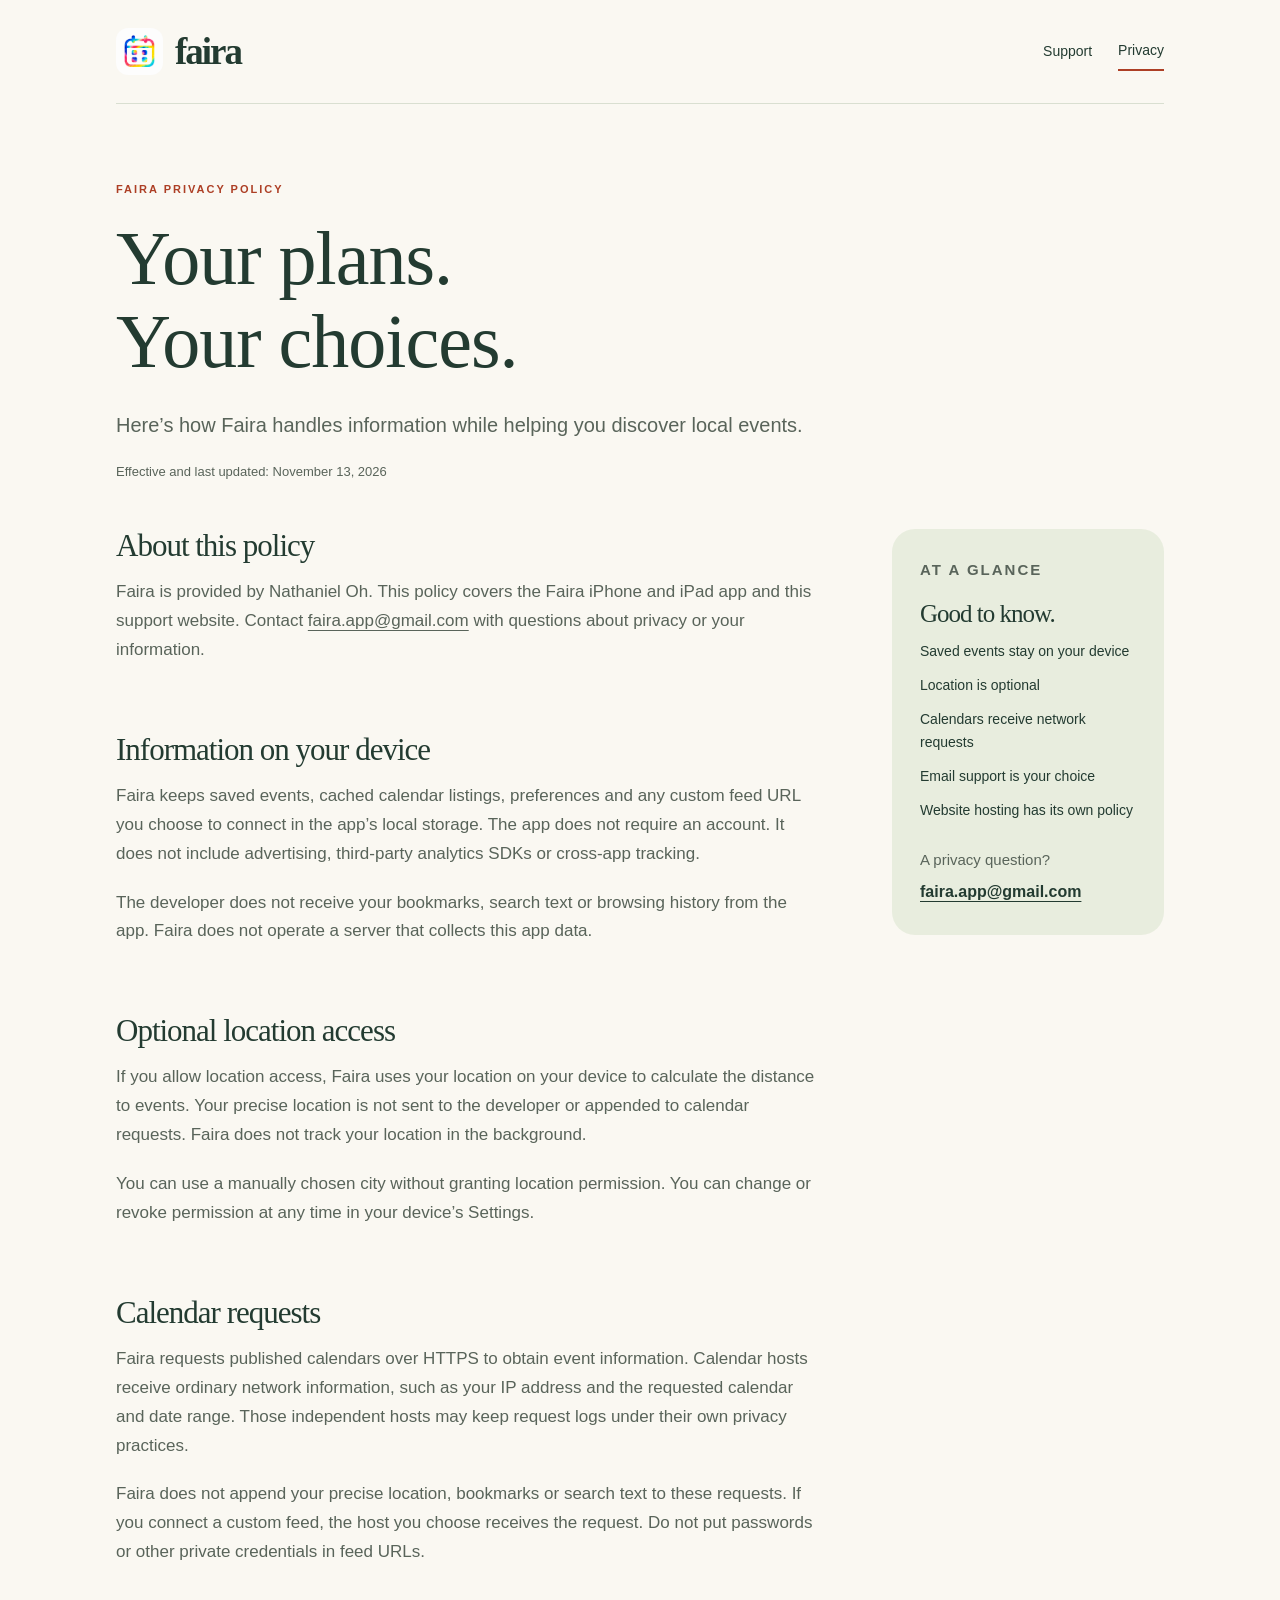
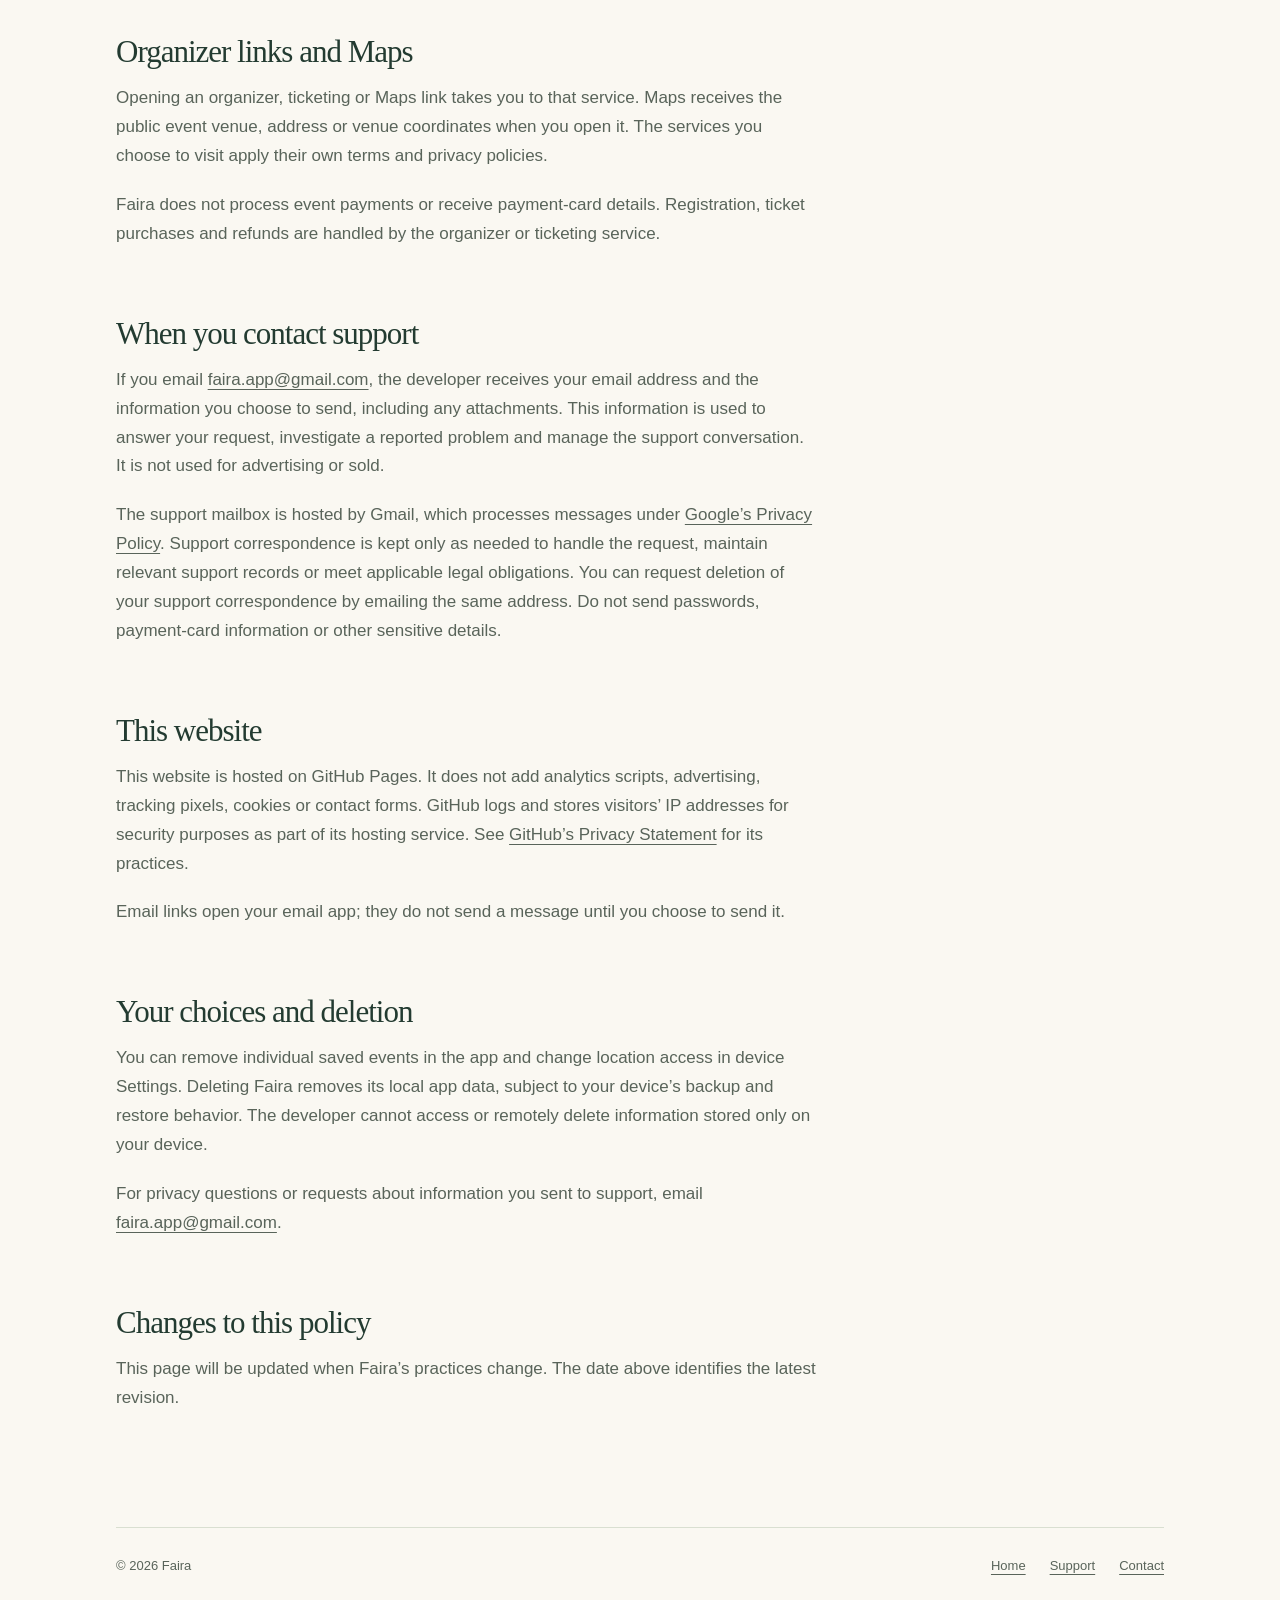
==== privacy.html @ dfd1be6d "Publish Faira support and privacy website" ====
<!doctype html>
<html lang="en"><head><meta charset="utf-8"><meta name="viewport" content="width=device-width,initial-scale=1"><meta name="description" content="Faira’s privacy policy: on-device saved events and optional location, public calendar requests, external links, support email and this website."><meta name="theme-color" content="#faf8f2"><title>Privacy Policy — Faira</title><link rel="icon" href="icon.png"><link rel="stylesheet" href="styles.css"></head>
<body><a class="skip" href="#main">Skip to content</a><div class="wrap"><header class="header"><a class="brand" href="index.html" aria-label="Faira home"><img src="icon.png" alt="" width="47" height="47">faira</a><nav class="nav" aria-label="Main navigation"><a href="support.html">Support</a><a href="privacy.html" aria-current="page">Privacy</a></nav></header>
<main id="main"><p class="eyebrow">Faira privacy policy</p><h1>Your plans.<br>Your choices.</h1><p class="lead">Here’s how Faira handles information while helping you discover local events.</p><p class="date">Effective and last updated: November 13, 2026</p><div class="layout"><article class="article">
<section id="overview"><h2>About this policy</h2><p>Faira is provided by Nathaniel Oh. This policy covers the Faira iPhone and iPad app and this support website. Contact <a href="mailto:faira.app@gmail.com">faira.app@gmail.com</a> with questions about privacy or your information.</p></section>
<section id="device"><h2>Information on your device</h2><p>Faira keeps saved events, cached calendar listings, preferences and any custom feed URL you choose to connect in the app’s local storage. The app does not require an account. It does not include advertising, third-party analytics SDKs or cross-app tracking.</p><p>The developer does not receive your bookmarks, search text or browsing history from the app. Faira does not operate a server that collects this app data.</p></section>
<section id="location"><h2>Optional location access</h2><p>If you allow location access, Faira uses your location on your device to calculate the distance to events. Your precise location is not sent to the developer or appended to calendar requests. Faira does not track your location in the background.</p><p>You can use a manually chosen city without granting location permission. You can change or revoke permission at any time in your device’s Settings.</p></section>
<section id="calendars"><h2>Calendar requests</h2><p>Faira requests published calendars over HTTPS to obtain event information. Calendar hosts receive ordinary network information, such as your IP address and the requested calendar and date range. Those independent hosts may keep request logs under their own privacy practices.</p><p>Faira does not append your precise location, bookmarks or search text to these requests. If you connect a custom feed, the host you choose receives the request. Do not put passwords or other private credentials in feed URLs.</p></section>
<section id="external"><h2>Organizer links and Maps</h2><p>Opening an organizer, ticketing or Maps link takes you to that service. Maps receives the public event venue, address or venue coordinates when you open it. The services you choose to visit apply their own terms and privacy policies.</p><p>Faira does not process event payments or receive payment-card details. Registration, ticket purchases and refunds are handled by the organizer or ticketing service.</p></section>
<section id="support"><h2>When you contact support</h2><p>If you email <a href="mailto:faira.app@gmail.com">faira.app@gmail.com</a>, the developer receives your email address and the information you choose to send, including any attachments. This information is used to answer your request, investigate a reported problem and manage the support conversation. It is not used for advertising or sold.</p><p>The support mailbox is hosted by Gmail, which processes messages under <a href="https://policies.google.com/privacy">Google’s Privacy Policy</a>. Support correspondence is kept only as needed to handle the request, maintain relevant support records or meet applicable legal obligations. You can request deletion of your support correspondence by emailing the same address. Do not send passwords, payment-card information or other sensitive details.</p></section>
<section id="website"><h2>This website</h2><p>This website is hosted on GitHub Pages. It does not add analytics scripts, advertising, tracking pixels, cookies or contact forms. GitHub logs and stores visitors’ IP addresses for security purposes as part of its hosting service. See <a href="https://docs.github.com/en/site-policy/privacy-policies/github-general-privacy-statement">GitHub’s Privacy Statement</a> for its practices.</p><p>Email links open your email app; they do not send a message until you choose to send it.</p></section>
<section id="choices"><h2>Your choices and deletion</h2><p>You can remove individual saved events in the app and change location access in device Settings. Deleting Faira removes its local app data, subject to your device’s backup and restore behavior. The developer cannot access or remotely delete information stored only on your device.</p><p>For privacy questions or requests about information you sent to support, email <a href="mailto:faira.app@gmail.com">faira.app@gmail.com</a>.</p></section>
<section id="changes"><h2>Changes to this policy</h2><p>This page will be updated when Faira’s practices change. The date above identifies the latest revision.</p></section>
</article><aside class="aside"><p class="eyebrow">At a glance</p><h3>Good to know.</h3><ul class="plain-list"><li><a href="#device">Saved events stay on your device</a></li><li><a href="#location">Location is optional</a></li><li><a href="#calendars">Calendars receive network requests</a></li><li><a href="#support">Email support is your choice</a></li><li><a href="#website">Website hosting has its own policy</a></li></ul><p style="margin-top:24px;margin-bottom:6px">A privacy question?</p><a class="email" href="mailto:faira.app@gmail.com">faira.app@gmail.com</a></aside></div></main>
<footer class="footer"><span>© 2026 Faira</span><div><a href="index.html">Home</a><a href="support.html">Support</a><a href="mailto:faira.app@gmail.com">Contact</a></div></footer></div></body></html>
---- styles.css ----
:root{--paper:#faf8f2;--ink:#233b31;--muted:#59645a;--line:#d9dfd1;--sage:#e8edde;--orange:#ad3f25}*{box-sizing:border-box}html{scroll-behavior:smooth}body{margin:0;background:var(--paper);color:var(--ink);font:17px/1.7 -apple-system,BlinkMacSystemFont,"Segoe UI",sans-serif}a{color:inherit;text-underline-offset:4px}a:hover{color:var(--orange)}a:focus-visible,summary:focus-visible{outline:3px solid var(--orange);outline-offset:5px}.skip{position:absolute;left:18px;top:-100px;padding:10px;background:white;z-index:9}.skip:focus{top:12px}.wrap{max-width:1120px;margin:auto;padding:0 36px}.header{display:flex;align-items:center;justify-content:space-between;gap:24px;padding:28px 0;border-bottom:1px solid var(--line)}.brand{display:inline-flex;align-items:center;gap:12px;text-decoration:none;font:700 37px/1 Georgia,serif;letter-spacing:-2px}.brand img{width:47px;height:47px;border-radius:12px}.nav{display:flex;gap:26px;align-items:center;font-size:14px}.nav a{text-decoration:none;padding:7px 0}.nav a[aria-current=page]{border-bottom:2px solid var(--orange)}main{padding:76px 0 84px}.eyebrow{text-transform:uppercase;letter-spacing:2px;font-size:11px;font-weight:650;color:var(--orange);margin:0 0 18px}h1,h2,h3{font-family:Georgia,"Times New Roman",serif;font-weight:400;line-height:1.1;letter-spacing:-1px}h1{font-size:clamp(46px,6vw,76px);max-width:850px;margin:0 0 25px}h2{font-size:31px;margin:38px 0 15px}h3{font-size:25px;margin:0 0 12px}p{margin:0 0 20px}.lead{font-size:20px;line-height:1.6;color:var(--muted);max-width:720px}.date{font-size:13px;color:var(--muted);margin-top:0}.layout{display:grid;grid-template-columns:minmax(0,700px) minmax(230px,1fr);gap:76px;align-items:start;margin-top:46px}.article>section{padding-bottom:10px}.article>section:first-child h2{margin-top:0}.article p,.article li{color:var(--muted)}.article ul{padding-left:21px}.article li{margin:9px 0}.aside{background:var(--sage);border-radius:23px;padding:28px;position:sticky;top:30px}.aside p{font-size:15px;color:var(--muted)}.email{font-size:16px;overflow-wrap:anywhere;font-weight:600}.button{display:inline-flex;align-items:center;justify-content:center;min-height:48px;padding:12px 23px;background:var(--ink);color:var(--paper);border-radius:28px;text-decoration:none;font-size:14px;font-weight:600}.button:hover{background:#345545;color:white}.button.secondary{background:transparent;border:1px solid var(--line);color:var(--ink)}.actions{display:flex;flex-wrap:wrap;gap:12px;margin-top:30px}.hero{display:grid;grid-template-columns:1.6fr 1fr;gap:70px;align-items:center;min-height:420px}.icon-panel{background:var(--sage);border-radius:110px 110px 35px 35px;padding:58px 35px;display:grid;place-items:center}.icon-panel img{display:block;width:min(100%,240px);border-radius:47px;box-shadow:0 18px 55px #233b3110}.note{font-size:13px;color:var(--muted);margin-top:24px}.links-row{display:grid;grid-template-columns:1fr 1fr;gap:45px;margin-top:80px;padding-top:38px;border-top:1px solid var(--line)}.links-row p{color:var(--muted);font-size:16px}.footer{border-top:1px solid var(--line);padding:27px 0 35px;font-size:13px;color:var(--muted);display:flex;justify-content:space-between;gap:20px;flex-wrap:wrap}.footer div{display:flex;gap:24px}.plain-list{list-style:none;padding:0;margin:0}.plain-list li{margin:10px 0;font-size:14px}.plain-list a{text-decoration:none}.small{font-size:13px}details{border-bottom:1px solid var(--line);padding:22px 0}details:first-of-type{padding-top:0}summary{cursor:pointer;font-weight:600;line-height:1.5}details p{margin:16px 0 0}section[id]{scroll-margin-top:30px}@media(max-width:760px){.wrap{padding:0 22px}.header{padding:22px 0;gap:15px}.brand{font-size:32px}.brand img{width:40px;height:40px}.nav{gap:18px;font-size:13px}main{padding:48px 0 60px}h1{font-size:48px;letter-spacing:-1.7px}.lead{font-size:18px}.layout{grid-template-columns:1fr;gap:34px;margin-top:32px}.aside{position:static;order:-1;padding:24px}.hero{grid-template-columns:1fr;gap:38px;min-height:0}.icon-panel{border-radius:75px 75px 25px 25px;padding:38px;max-width:280px;justify-self:center}.icon-panel img{width:155px;border-radius:32px}.links-row{grid-template-columns:1fr;gap:30px;margin-top:48px}.footer{font-size:12px}.footer div{gap:18px}h2{font-size:28px}}@media(prefers-reduced-motion:reduce){html{scroll-behavior:auto}}
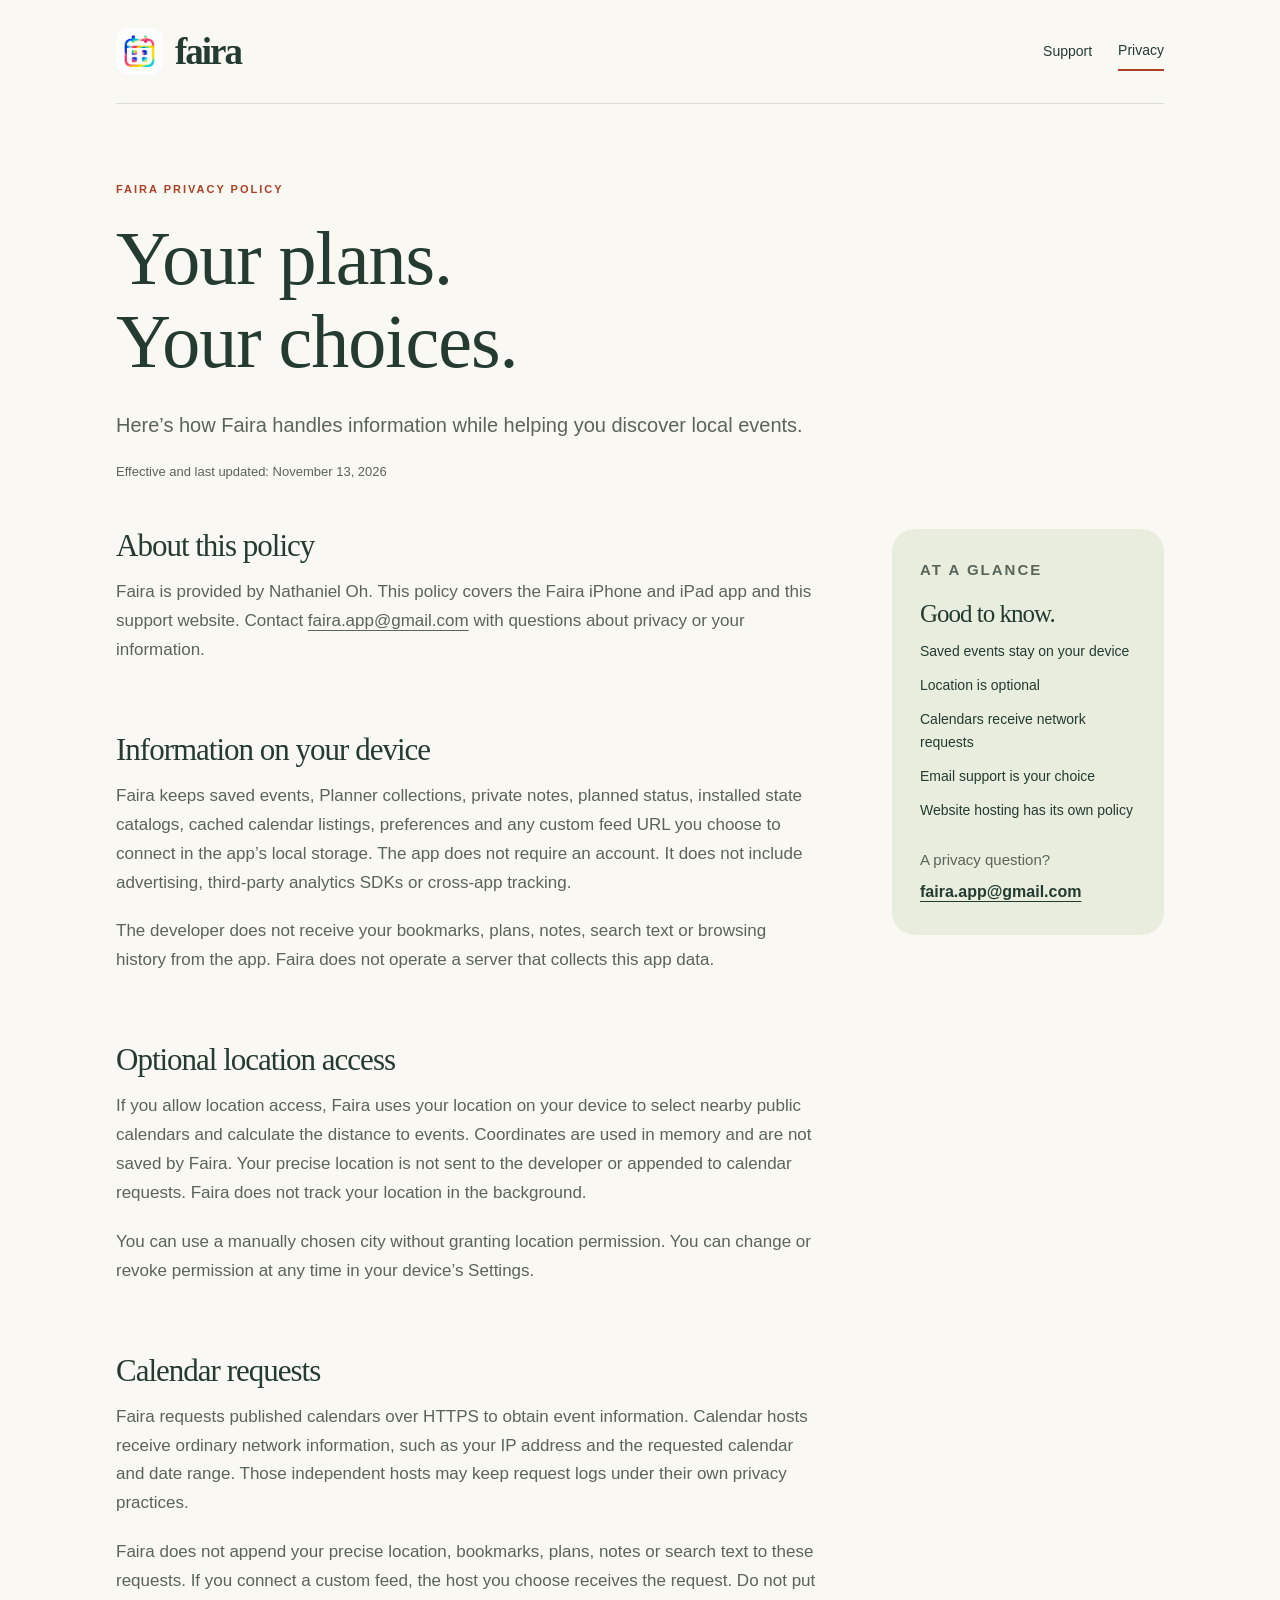
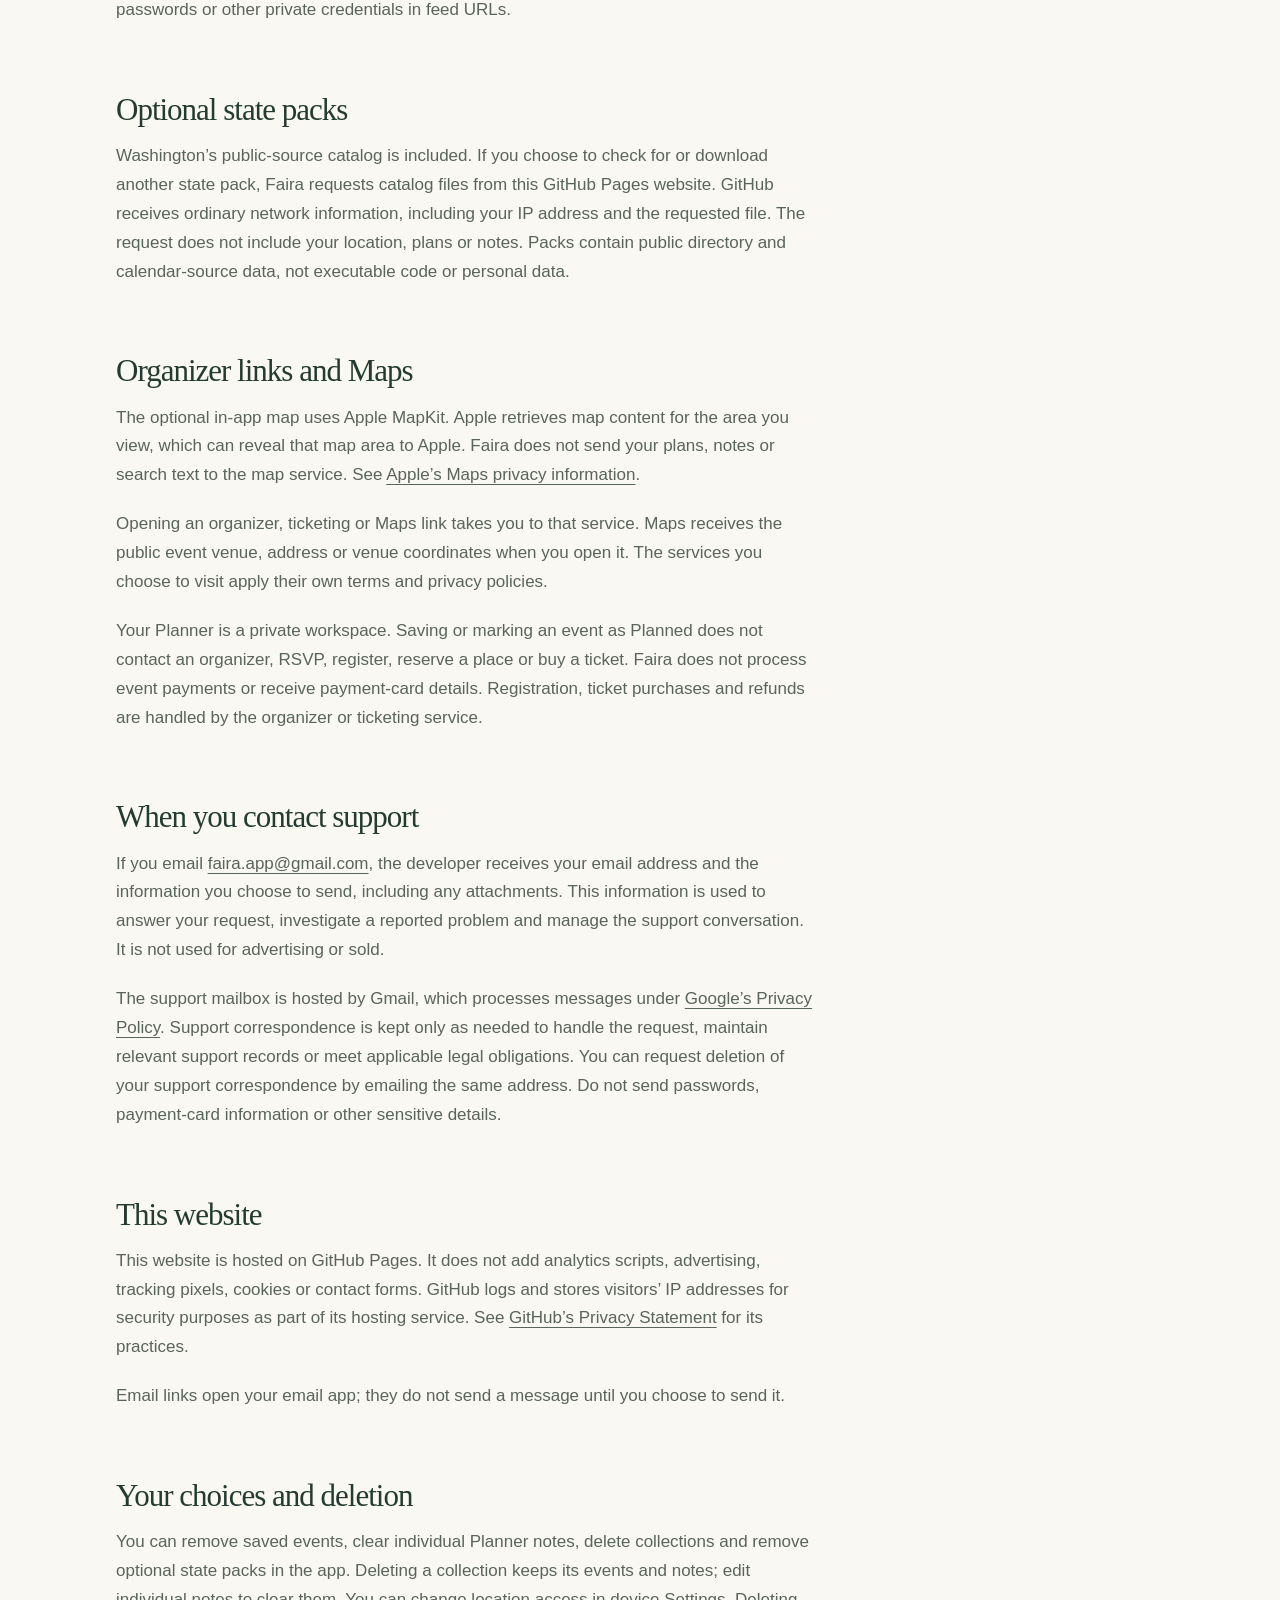
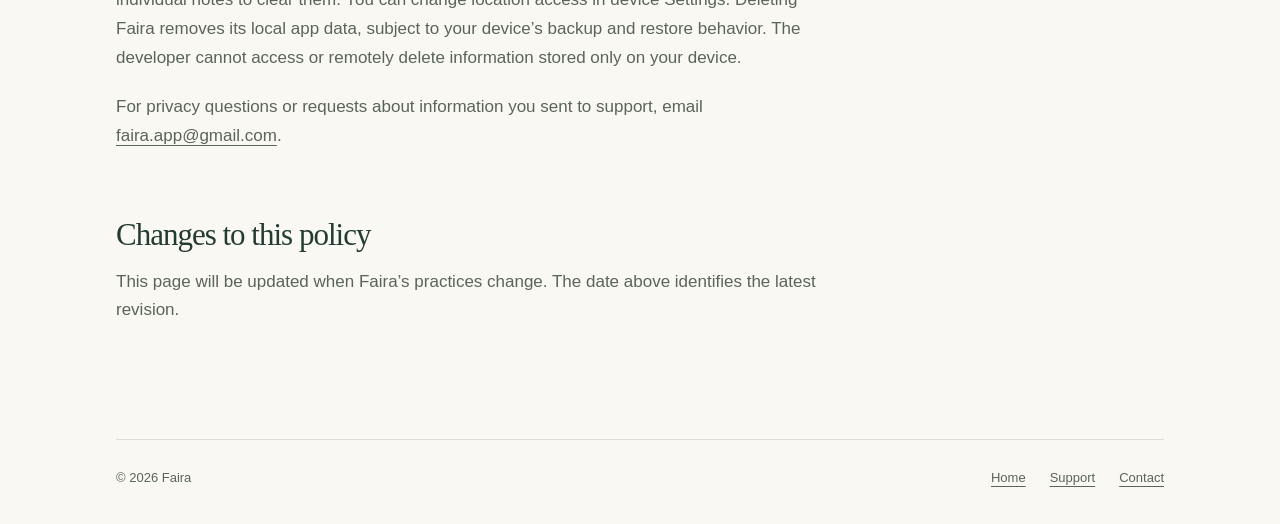
==== commit 87aedf80: "Document private Planner, nearby maps and state packs" ====
--- a/privacy.html
+++ b/privacy.html
@@ -3,13 +3,14 @@
 <body><a class="skip" href="#main">Skip to content</a><div class="wrap"><header class="header"><a class="brand" href="index.html" aria-label="Faira home"><img src="icon.png" alt="" width="47" height="47">faira</a><nav class="nav" aria-label="Main navigation"><a href="support.html">Support</a><a href="privacy.html" aria-current="page">Privacy</a></nav></header>
 <main id="main"><p class="eyebrow">Faira privacy policy</p><h1>Your plans.<br>Your choices.</h1><p class="lead">Here’s how Faira handles information while helping you discover local events.</p><p class="date">Effective and last updated: November 13, 2026</p><div class="layout"><article class="article">
 <section id="overview"><h2>About this policy</h2><p>Faira is provided by Nathaniel Oh. This policy covers the Faira iPhone and iPad app and this support website. Contact <a href="mailto:faira.app@gmail.com">faira.app@gmail.com</a> with questions about privacy or your information.</p></section>
-<section id="device"><h2>Information on your device</h2><p>Faira keeps saved events, cached calendar listings, preferences and any custom feed URL you choose to connect in the app’s local storage. The app does not require an account. It does not include advertising, third-party analytics SDKs or cross-app tracking.</p><p>The developer does not receive your bookmarks, search text or browsing history from the app. Faira does not operate a server that collects this app data.</p></section>
-<section id="location"><h2>Optional location access</h2><p>If you allow location access, Faira uses your location on your device to calculate the distance to events. Your precise location is not sent to the developer or appended to calendar requests. Faira does not track your location in the background.</p><p>You can use a manually chosen city without granting location permission. You can change or revoke permission at any time in your device’s Settings.</p></section>
-<section id="calendars"><h2>Calendar requests</h2><p>Faira requests published calendars over HTTPS to obtain event information. Calendar hosts receive ordinary network information, such as your IP address and the requested calendar and date range. Those independent hosts may keep request logs under their own privacy practices.</p><p>Faira does not append your precise location, bookmarks or search text to these requests. If you connect a custom feed, the host you choose receives the request. Do not put passwords or other private credentials in feed URLs.</p></section>
-<section id="external"><h2>Organizer links and Maps</h2><p>Opening an organizer, ticketing or Maps link takes you to that service. Maps receives the public event venue, address or venue coordinates when you open it. The services you choose to visit apply their own terms and privacy policies.</p><p>Faira does not process event payments or receive payment-card details. Registration, ticket purchases and refunds are handled by the organizer or ticketing service.</p></section>
+<section id="device"><h2>Information on your device</h2><p>Faira keeps saved events, Planner collections, private notes, planned status, installed state catalogs, cached calendar listings, preferences and any custom feed URL you choose to connect in the app’s local storage. The app does not require an account. It does not include advertising, third-party analytics SDKs or cross-app tracking.</p><p>The developer does not receive your bookmarks, plans, notes, search text or browsing history from the app. Faira does not operate a server that collects this app data.</p></section>
+<section id="location"><h2>Optional location access</h2><p>If you allow location access, Faira uses your location on your device to select nearby public calendars and calculate the distance to events. Coordinates are used in memory and are not saved by Faira. Your precise location is not sent to the developer or appended to calendar requests. Faira does not track your location in the background.</p><p>You can use a manually chosen city without granting location permission. You can change or revoke permission at any time in your device’s Settings.</p></section>
+<section id="calendars"><h2>Calendar requests</h2><p>Faira requests published calendars over HTTPS to obtain event information. Calendar hosts receive ordinary network information, such as your IP address and the requested calendar and date range. Those independent hosts may keep request logs under their own privacy practices.</p><p>Faira does not append your precise location, bookmarks, plans, notes or search text to these requests. If you connect a custom feed, the host you choose receives the request. Do not put passwords or other private credentials in feed URLs.</p></section>
+<section id="packs"><h2>Optional state packs</h2><p>Washington’s public-source catalog is included. If you choose to check for or download another state pack, Faira requests catalog files from this GitHub Pages website. GitHub receives ordinary network information, including your IP address and the requested file. The request does not include your location, plans or notes. Packs contain public directory and calendar-source data, not executable code or personal data.</p></section>
+<section id="external"><h2>Organizer links and Maps</h2><p>The optional in-app map uses Apple MapKit. Apple retrieves map content for the area you view, which can reveal that map area to Apple. Faira does not send your plans, notes or search text to the map service. See <a href="https://www.apple.com/legal/privacy/data/en/apple-maps/">Apple’s Maps privacy information</a>.</p><p>Opening an organizer, ticketing or Maps link takes you to that service. Maps receives the public event venue, address or venue coordinates when you open it. The services you choose to visit apply their own terms and privacy policies.</p><p>Your Planner is a private workspace. Saving or marking an event as Planned does not contact an organizer, RSVP, register, reserve a place or buy a ticket. Faira does not process event payments or receive payment-card details. Registration, ticket purchases and refunds are handled by the organizer or ticketing service.</p></section>
 <section id="support"><h2>When you contact support</h2><p>If you email <a href="mailto:faira.app@gmail.com">faira.app@gmail.com</a>, the developer receives your email address and the information you choose to send, including any attachments. This information is used to answer your request, investigate a reported problem and manage the support conversation. It is not used for advertising or sold.</p><p>The support mailbox is hosted by Gmail, which processes messages under <a href="https://policies.google.com/privacy">Google’s Privacy Policy</a>. Support correspondence is kept only as needed to handle the request, maintain relevant support records or meet applicable legal obligations. You can request deletion of your support correspondence by emailing the same address. Do not send passwords, payment-card information or other sensitive details.</p></section>
 <section id="website"><h2>This website</h2><p>This website is hosted on GitHub Pages. It does not add analytics scripts, advertising, tracking pixels, cookies or contact forms. GitHub logs and stores visitors’ IP addresses for security purposes as part of its hosting service. See <a href="https://docs.github.com/en/site-policy/privacy-policies/github-general-privacy-statement">GitHub’s Privacy Statement</a> for its practices.</p><p>Email links open your email app; they do not send a message until you choose to send it.</p></section>
-<section id="choices"><h2>Your choices and deletion</h2><p>You can remove individual saved events in the app and change location access in device Settings. Deleting Faira removes its local app data, subject to your device’s backup and restore behavior. The developer cannot access or remotely delete information stored only on your device.</p><p>For privacy questions or requests about information you sent to support, email <a href="mailto:faira.app@gmail.com">faira.app@gmail.com</a>.</p></section>
+<section id="choices"><h2>Your choices and deletion</h2><p>You can remove saved events, clear individual Planner notes, delete collections and remove optional state packs in the app. Deleting a collection keeps its events and notes; edit individual notes to clear them. You can change location access in device Settings. Deleting Faira removes its local app data, subject to your device’s backup and restore behavior. The developer cannot access or remotely delete information stored only on your device.</p><p>For privacy questions or requests about information you sent to support, email <a href="mailto:faira.app@gmail.com">faira.app@gmail.com</a>.</p></section>
 <section id="changes"><h2>Changes to this policy</h2><p>This page will be updated when Faira’s practices change. The date above identifies the latest revision.</p></section>
 </article><aside class="aside"><p class="eyebrow">At a glance</p><h3>Good to know.</h3><ul class="plain-list"><li><a href="#device">Saved events stay on your device</a></li><li><a href="#location">Location is optional</a></li><li><a href="#calendars">Calendars receive network requests</a></li><li><a href="#support">Email support is your choice</a></li><li><a href="#website">Website hosting has its own policy</a></li></ul><p style="margin-top:24px;margin-bottom:6px">A privacy question?</p><a class="email" href="mailto:faira.app@gmail.com">faira.app@gmail.com</a></aside></div></main>
 <footer class="footer"><span>© 2026 Faira</span><div><a href="index.html">Home</a><a href="support.html">Support</a><a href="mailto:faira.app@gmail.com">Contact</a></div></footer></div></body></html>
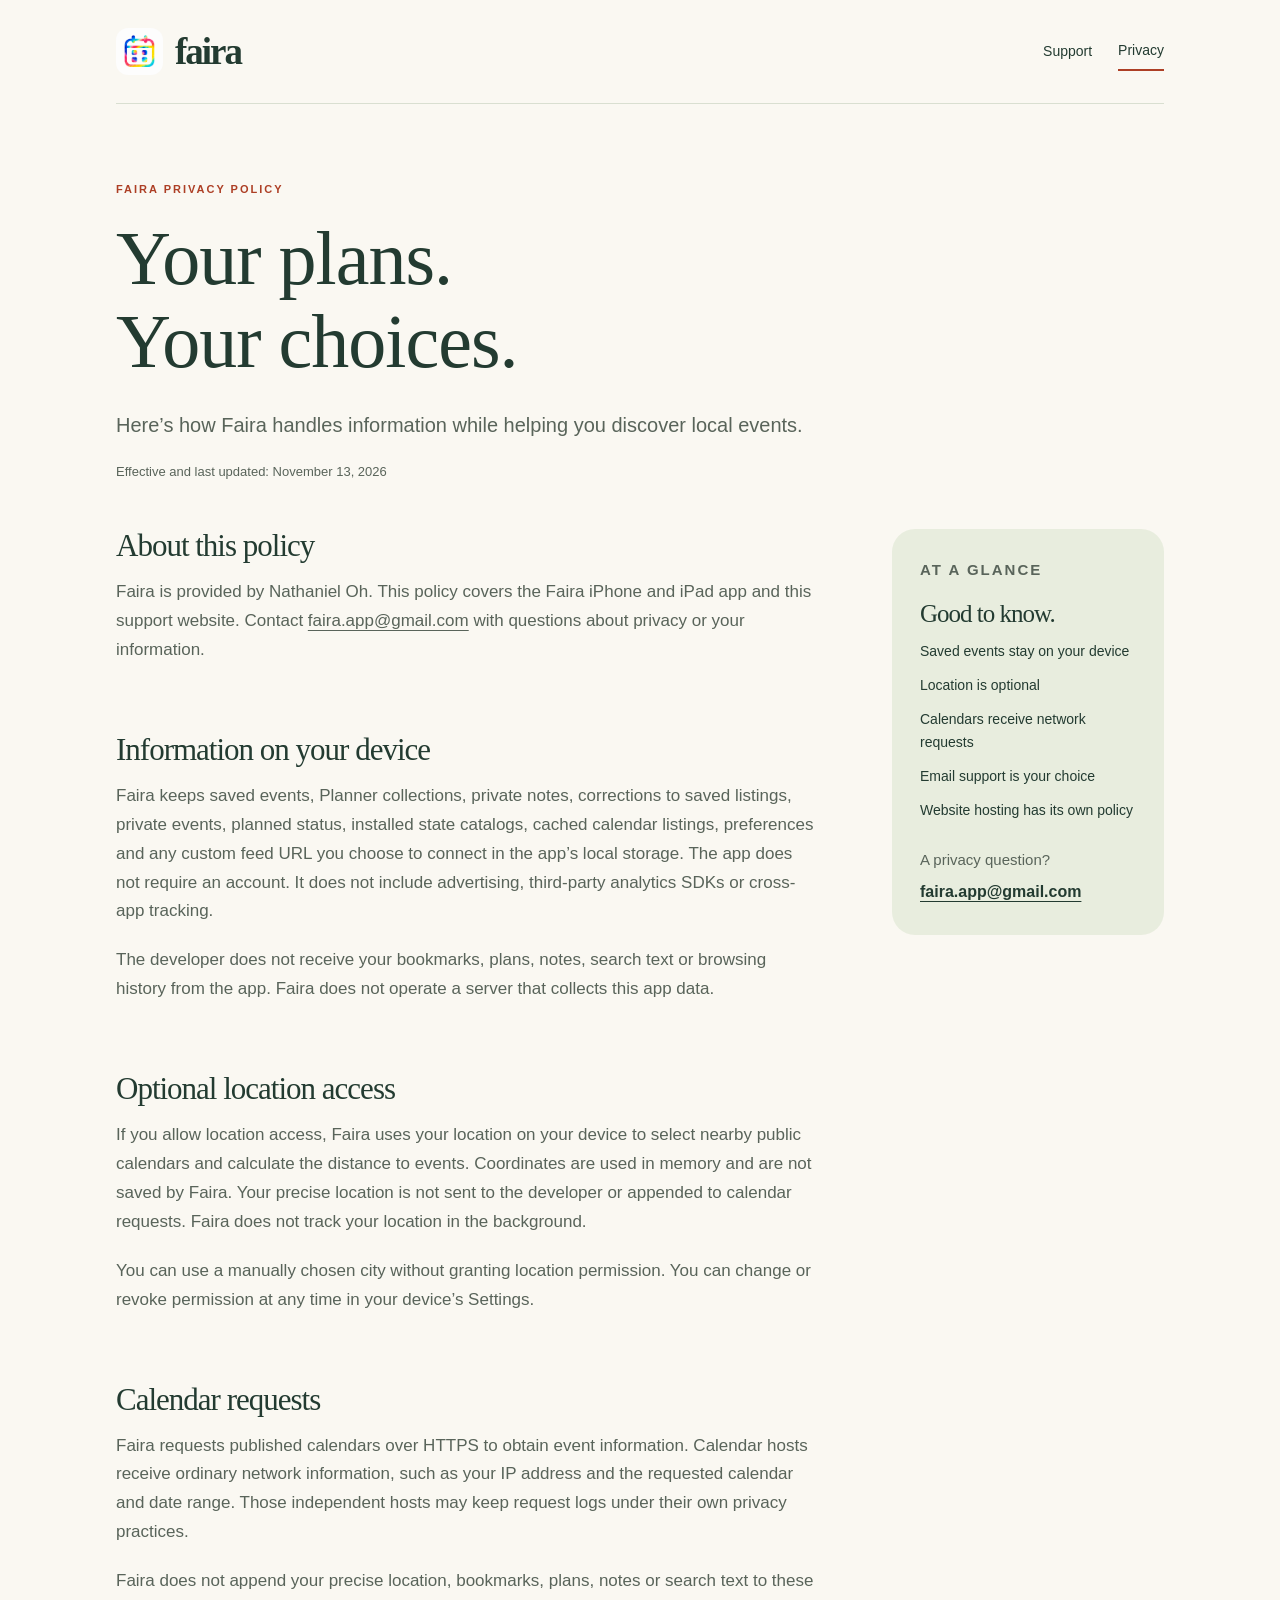
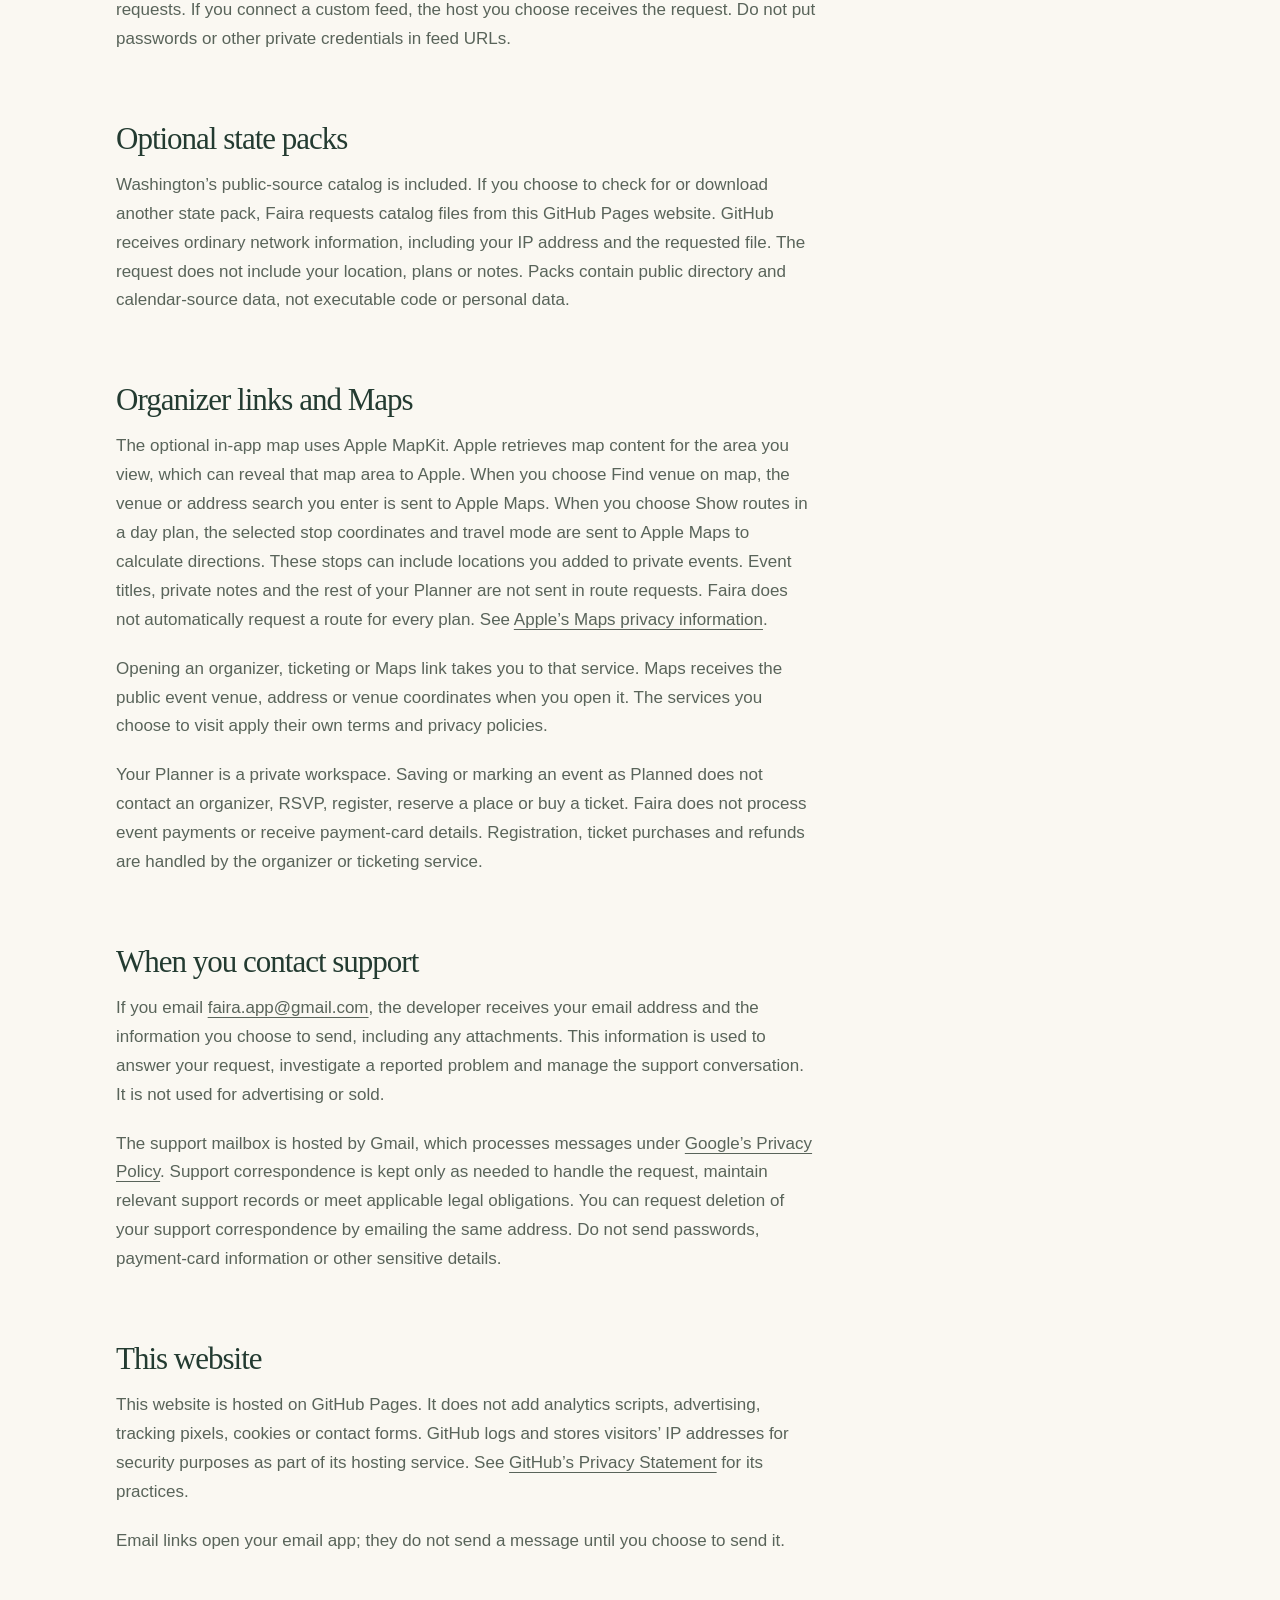
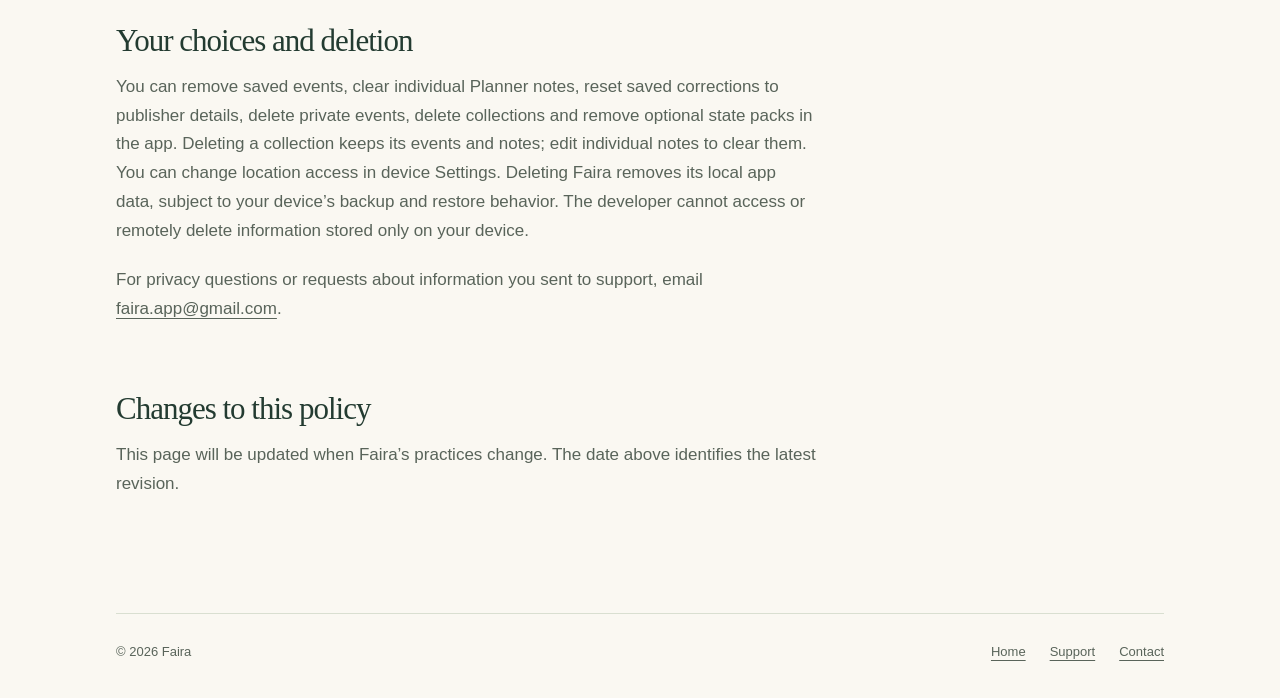
==== commit 8a757df3: "Document private events, saved corrections and optional Maps routes" ====
--- a/privacy.html
+++ b/privacy.html
@@ -3,14 +3,14 @@
 <body><a class="skip" href="#main">Skip to content</a><div class="wrap"><header class="header"><a class="brand" href="index.html" aria-label="Faira home"><img src="icon.png" alt="" width="47" height="47">faira</a><nav class="nav" aria-label="Main navigation"><a href="support.html">Support</a><a href="privacy.html" aria-current="page">Privacy</a></nav></header>
 <main id="main"><p class="eyebrow">Faira privacy policy</p><h1>Your plans.<br>Your choices.</h1><p class="lead">Here’s how Faira handles information while helping you discover local events.</p><p class="date">Effective and last updated: November 13, 2026</p><div class="layout"><article class="article">
 <section id="overview"><h2>About this policy</h2><p>Faira is provided by Nathaniel Oh. This policy covers the Faira iPhone and iPad app and this support website. Contact <a href="mailto:faira.app@gmail.com">faira.app@gmail.com</a> with questions about privacy or your information.</p></section>
-<section id="device"><h2>Information on your device</h2><p>Faira keeps saved events, Planner collections, private notes, planned status, installed state catalogs, cached calendar listings, preferences and any custom feed URL you choose to connect in the app’s local storage. The app does not require an account. It does not include advertising, third-party analytics SDKs or cross-app tracking.</p><p>The developer does not receive your bookmarks, plans, notes, search text or browsing history from the app. Faira does not operate a server that collects this app data.</p></section>
+<section id="device"><h2>Information on your device</h2><p>Faira keeps saved events, Planner collections, private notes, corrections to saved listings, private events, planned status, installed state catalogs, cached calendar listings, preferences and any custom feed URL you choose to connect in the app’s local storage. The app does not require an account. It does not include advertising, third-party analytics SDKs or cross-app tracking.</p><p>The developer does not receive your bookmarks, plans, notes, search text or browsing history from the app. Faira does not operate a server that collects this app data.</p></section>
 <section id="location"><h2>Optional location access</h2><p>If you allow location access, Faira uses your location on your device to select nearby public calendars and calculate the distance to events. Coordinates are used in memory and are not saved by Faira. Your precise location is not sent to the developer or appended to calendar requests. Faira does not track your location in the background.</p><p>You can use a manually chosen city without granting location permission. You can change or revoke permission at any time in your device’s Settings.</p></section>
 <section id="calendars"><h2>Calendar requests</h2><p>Faira requests published calendars over HTTPS to obtain event information. Calendar hosts receive ordinary network information, such as your IP address and the requested calendar and date range. Those independent hosts may keep request logs under their own privacy practices.</p><p>Faira does not append your precise location, bookmarks, plans, notes or search text to these requests. If you connect a custom feed, the host you choose receives the request. Do not put passwords or other private credentials in feed URLs.</p></section>
 <section id="packs"><h2>Optional state packs</h2><p>Washington’s public-source catalog is included. If you choose to check for or download another state pack, Faira requests catalog files from this GitHub Pages website. GitHub receives ordinary network information, including your IP address and the requested file. The request does not include your location, plans or notes. Packs contain public directory and calendar-source data, not executable code or personal data.</p></section>
-<section id="external"><h2>Organizer links and Maps</h2><p>The optional in-app map uses Apple MapKit. Apple retrieves map content for the area you view, which can reveal that map area to Apple. Faira does not send your plans, notes or search text to the map service. See <a href="https://www.apple.com/legal/privacy/data/en/apple-maps/">Apple’s Maps privacy information</a>.</p><p>Opening an organizer, ticketing or Maps link takes you to that service. Maps receives the public event venue, address or venue coordinates when you open it. The services you choose to visit apply their own terms and privacy policies.</p><p>Your Planner is a private workspace. Saving or marking an event as Planned does not contact an organizer, RSVP, register, reserve a place or buy a ticket. Faira does not process event payments or receive payment-card details. Registration, ticket purchases and refunds are handled by the organizer or ticketing service.</p></section>
+<section id="external"><h2>Organizer links and Maps</h2><p>The optional in-app map uses Apple MapKit. Apple retrieves map content for the area you view, which can reveal that map area to Apple. When you choose Find venue on map, the venue or address search you enter is sent to Apple Maps. When you choose Show routes in a day plan, the selected stop coordinates and travel mode are sent to Apple Maps to calculate directions. These stops can include locations you added to private events. Event titles, private notes and the rest of your Planner are not sent in route requests. Faira does not automatically request a route for every plan. See <a href="https://www.apple.com/legal/privacy/data/en/apple-maps/">Apple’s Maps privacy information</a>.</p><p>Opening an organizer, ticketing or Maps link takes you to that service. Maps receives the public event venue, address or venue coordinates when you open it. The services you choose to visit apply their own terms and privacy policies.</p><p>Your Planner is a private workspace. Saving or marking an event as Planned does not contact an organizer, RSVP, register, reserve a place or buy a ticket. Faira does not process event payments or receive payment-card details. Registration, ticket purchases and refunds are handled by the organizer or ticketing service.</p></section>
 <section id="support"><h2>When you contact support</h2><p>If you email <a href="mailto:faira.app@gmail.com">faira.app@gmail.com</a>, the developer receives your email address and the information you choose to send, including any attachments. This information is used to answer your request, investigate a reported problem and manage the support conversation. It is not used for advertising or sold.</p><p>The support mailbox is hosted by Gmail, which processes messages under <a href="https://policies.google.com/privacy">Google’s Privacy Policy</a>. Support correspondence is kept only as needed to handle the request, maintain relevant support records or meet applicable legal obligations. You can request deletion of your support correspondence by emailing the same address. Do not send passwords, payment-card information or other sensitive details.</p></section>
 <section id="website"><h2>This website</h2><p>This website is hosted on GitHub Pages. It does not add analytics scripts, advertising, tracking pixels, cookies or contact forms. GitHub logs and stores visitors’ IP addresses for security purposes as part of its hosting service. See <a href="https://docs.github.com/en/site-policy/privacy-policies/github-general-privacy-statement">GitHub’s Privacy Statement</a> for its practices.</p><p>Email links open your email app; they do not send a message until you choose to send it.</p></section>
-<section id="choices"><h2>Your choices and deletion</h2><p>You can remove saved events, clear individual Planner notes, delete collections and remove optional state packs in the app. Deleting a collection keeps its events and notes; edit individual notes to clear them. You can change location access in device Settings. Deleting Faira removes its local app data, subject to your device’s backup and restore behavior. The developer cannot access or remotely delete information stored only on your device.</p><p>For privacy questions or requests about information you sent to support, email <a href="mailto:faira.app@gmail.com">faira.app@gmail.com</a>.</p></section>
+<section id="choices"><h2>Your choices and deletion</h2><p>You can remove saved events, clear individual Planner notes, reset saved corrections to publisher details, delete private events, delete collections and remove optional state packs in the app. Deleting a collection keeps its events and notes; edit individual notes to clear them. You can change location access in device Settings. Deleting Faira removes its local app data, subject to your device’s backup and restore behavior. The developer cannot access or remotely delete information stored only on your device.</p><p>For privacy questions or requests about information you sent to support, email <a href="mailto:faira.app@gmail.com">faira.app@gmail.com</a>.</p></section>
 <section id="changes"><h2>Changes to this policy</h2><p>This page will be updated when Faira’s practices change. The date above identifies the latest revision.</p></section>
 </article><aside class="aside"><p class="eyebrow">At a glance</p><h3>Good to know.</h3><ul class="plain-list"><li><a href="#device">Saved events stay on your device</a></li><li><a href="#location">Location is optional</a></li><li><a href="#calendars">Calendars receive network requests</a></li><li><a href="#support">Email support is your choice</a></li><li><a href="#website">Website hosting has its own policy</a></li></ul><p style="margin-top:24px;margin-bottom:6px">A privacy question?</p><a class="email" href="mailto:faira.app@gmail.com">faira.app@gmail.com</a></aside></div></main>
 <footer class="footer"><span>© 2026 Faira</span><div><a href="index.html">Home</a><a href="support.html">Support</a><a href="mailto:faira.app@gmail.com">Contact</a></div></footer></div></body></html>
